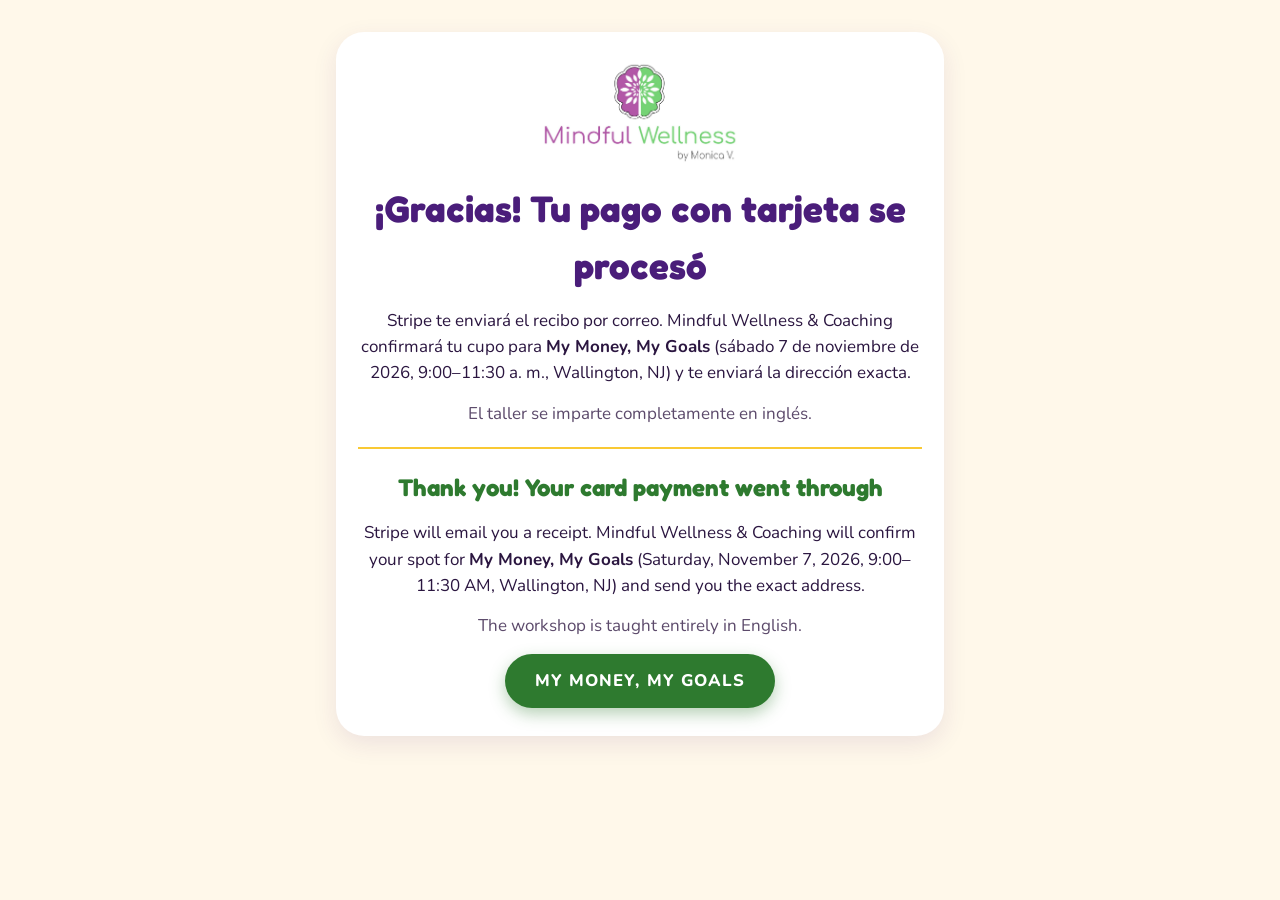
==== pago-recibido.html @ 1386f2b0 "Página de pago propia del taller (Stripe y Zelle) y página de pago recibido Co-Authored-By: Claude O" ====
<!doctype html>
<html lang="es">
<head>
  <meta charset="utf-8">
  <meta name="viewport" content="width=device-width, initial-scale=1">
  <title>Pago recibido · My Money, My Goals</title>
  <meta name="robots" content="noindex">
  <meta name="theme-color" content="#4a1d7a">
  <link rel="icon" href="assets/mindful-wellness-logo.png">
  <link rel="preconnect" href="https://fonts.googleapis.com">
  <link rel="preconnect" href="https://fonts.gstatic.com" crossorigin>
  <link href="https://fonts.googleapis.com/css2?family=Fredoka:wght@500;600;700&family=Nunito:wght@400;600;700;800&display=swap" rel="stylesheet">
  <link rel="stylesheet" href="css/styles.css">
  <style>
    .done { max-width: 640px; margin: 0 auto; padding: 32px 16px 48px; }
    .done-card { background: var(--white); border-radius: 28px; box-shadow: var(--shadow); padding: 28px 22px; display: grid; gap: 14px; text-align: center; justify-items: center; }
    .done-card img { width: clamp(150px, 34vw, 200px); }
    .done-card h1 { font-family: var(--font-fun); color: var(--purple); font-size: clamp(1.7rem, 6vw, 2.3rem); margin: 0; }
    .done-card hr { width: 100%; border: 0; border-top: 2px solid var(--yellow); margin: 6px 0; }
    .done-card h2 { font-family: var(--font-fun); color: var(--green); font-size: 1.5rem; margin: 0; }
    .muted { color: var(--muted); }
  </style>
</head>
<body>
  <main class="done">
    <section class="done-card">
      <img src="assets/mindful-wellness-logo.png" width="1674" height="885" alt="Mindful Wellness by Monica V.">
      <h1>¡Gracias! Tu pago con tarjeta se procesó</h1>
      <p>Stripe te enviará el recibo por correo. Mindful Wellness &amp; Coaching confirmará tu cupo para <strong>My Money, My Goals</strong> (sábado 7 de noviembre de 2026, 9:00–11:30 a. m., Wallington, NJ) y te enviará la dirección exacta.</p>
      <p class="muted">El taller se imparte completamente en inglés.</p>
      <hr>
      <h2>Thank you! Your card payment went through</h2>
      <p>Stripe will email you a receipt. Mindful Wellness &amp; Coaching will confirm your spot for <strong>My Money, My Goals</strong> (Saturday, November 7, 2026, 9:00–11:30 AM, Wallington, NJ) and send you the exact address.</p>
      <p class="muted">The workshop is taught entirely in English.</p>
      <a class="btn btn--cta" href="./">My Money, My Goals</a>
    </section>
  </main>
</body>
</html>
---- css/styles.css ----
:root {
  --purple: #4a1d7a;
  --purple-2: #6b2fa0;
  --green: #2e7a2f;
  --green-2: #24632a;
  --lime: #8dcb3f;
  --lime-soft: #e3f2cf;
  --cream: #fff8ea;
  --cream-2: #fbefd6;
  --yellow: #f9c934;
  --coral: #f2766b;
  --ink: #2b1640;
  --muted: #5c4a6b;
  --white: #ffffff;
  --radius: 20px;
  --shadow: 0 8px 24px rgba(74, 29, 122, .10);
  --wrap: 1080px;
  --gap: clamp(16px, 2.4vw, 24px);
  --section: clamp(40px, 6vw, 64px);
  --font-fun: "Fredoka", "Nunito", system-ui, sans-serif;
  --font-body: "Nunito", system-ui, -apple-system, "Segoe UI", sans-serif;
}

* { box-sizing: border-box; }
html { scroll-behavior: smooth; }
@media (prefers-reduced-motion: reduce) { html { scroll-behavior: auto; } }
body {
  margin: 0; background: var(--cream); color: var(--ink);
  font-family: var(--font-body); font-size: 1.0625rem; line-height: 1.55;
  -webkit-font-smoothing: antialiased; overflow-x: hidden;
}
img { max-width: 100%; height: auto; display: block; }
a { color: var(--purple-2); }
h1, h2, h3, p { margin: 0; }
:focus-visible { outline: 3px solid var(--coral); outline-offset: 3px; border-radius: 6px; }

.wrap { width: 100%; max-width: var(--wrap); margin: 0 auto; padding: 0 16px; }
.narrow { max-width: 760px; }
.center { text-align: center; }
.sr-only { position: absolute; width: 1px; height: 1px; overflow: hidden; clip: rect(0 0 0 0); white-space: nowrap; }
.skip { position: absolute; left: -999px; top: 8px; background: var(--yellow); color: var(--ink); padding: 8px 14px; border-radius: 10px; z-index: 100; font-weight: 800; }
.skip:focus { left: 8px; }
.muted { color: var(--muted); }
.small { font-size: .92rem; }

/* ---------- Top bar (logo lives in the hero, centered) ---------- */
.topbar { position: sticky; top: 0; z-index: 20; background: rgba(74, 29, 122, .97); }
.topbar__inner { display: flex; align-items: center; justify-content: flex-end; gap: 16px; min-height: 52px; }
.nav { display: none; gap: 22px; margin-right: auto; }
.nav a { color: var(--white); text-decoration: none; font-weight: 700; font-size: .95rem; opacity: .92; }
.nav a:hover { opacity: 1; text-decoration: underline; }
.lang { display: inline-flex; background: rgba(255, 255, 255, .14); border-radius: 999px; padding: 3px; }
.lang__btn {
  border: 0; background: transparent; font: 800 .88rem var(--font-body); color: var(--white);
  padding: 6px 14px; min-height: 40px; min-width: 48px; border-radius: 999px; cursor: pointer;
}
.lang__btn[aria-pressed="true"] { background: var(--white); color: var(--purple); }
@media (min-width: 860px) { .nav { display: flex; } }

/* ---------- Hero ---------- */
.hero {
  background:
    radial-gradient(circle at 4% 18%, var(--lime) 0 60px, transparent 61px),
    radial-gradient(circle at 96% 8%, var(--coral) 0 22px, transparent 23px),
    radial-gradient(circle at 97% 92%, var(--yellow) 0 34px, transparent 35px),
    var(--purple);
  padding: 20px 0 32px;
}
.hero__head {
  background: var(--white); border-radius: 36px; text-align: center;
  padding: 22px 20px 24px; max-width: 820px; width: calc(100% - 32px);
  box-shadow: var(--shadow);
}
.hero__logo { width: clamp(150px, 34vw, 220px); height: auto; margin: 0 auto 10px; }
.kicker { color: var(--purple); font: 700 .78rem var(--font-body); letter-spacing: .22em; text-transform: uppercase; margin-bottom: 6px; }
.title { font-family: var(--font-fun); font-weight: 700; line-height: .98; font-size: clamp(2.7rem, 11vw, 5.4rem); letter-spacing: -.01em; }
.title span { display: block; }
.title__purple { color: var(--purple); }
.title__green { color: var(--green); }
.title__green > span { display: inline-block; position: relative; }
.title__green > span::after {
  content: ""; position: absolute; left: 38%; right: 4%; bottom: -5px; height: 6px;
  background: var(--coral); border-radius: 99px; transform: rotate(-1.5deg);
}
.sub { margin: 16px auto 0; max-width: 30ch; font: 700 clamp(1.05rem, 3.6vw, 1.4rem)/1.3 var(--font-body); }
.sub-es { margin-top: 6px; color: var(--muted); font-weight: 600; font-size: .95rem; }

/* Full photo: no cropping */
.hero__photo { margin: 20px auto 0; }
.hero__photo img {
  width: 100%; height: auto; aspect-ratio: 1122 / 500; object-fit: contain;
  border-radius: 24px; box-shadow: 0 12px 30px rgba(0, 0, 0, .25); background: var(--cream);
}

.hero__info {
  background: var(--cream); border-radius: 28px; margin-top: 20px; padding: 20px 18px 22px;
  text-align: center; box-shadow: var(--shadow); max-width: 820px; width: calc(100% - 32px);
  display: grid; gap: 12px; justify-items: center;
}
.chips { list-style: none; margin: 0; padding: 0; display: flex; flex-wrap: wrap; justify-content: center; gap: 8px; }
.chips li { background: var(--lime-soft); font: 800 .9rem var(--font-body); letter-spacing: .06em; text-transform: uppercase; padding: 7px 14px; border-radius: 999px; }
.english-note { font-weight: 800; }
.when-strip { display: flex; flex-wrap: wrap; justify-content: center; gap: 4px 0; font-weight: 800; color: var(--purple); }
.when-strip span + span::before { content: "•"; color: var(--coral); margin: 0 10px; }
.price-pill { background: var(--yellow); border-radius: 22px; padding: 12px 20px; width: 100%; max-width: 600px; }
.price-pill__main { font-weight: 700; display: flex; flex-wrap: wrap; justify-content: center; gap: 0 18px; }
.pp { white-space: nowrap; }
.pp + .pp::before { content: "•"; color: var(--coral); margin-right: 18px; }
@media (max-width: 420px) { .pp + .pp::before { display: none; } }
.price-pill strong { font-family: var(--font-fun); font-size: 1.75rem; color: var(--purple); vertical-align: -2px; }
.price-pill .sep { color: var(--coral); margin: 0 6px; }
.price-pill__small { font-size: .95rem; font-weight: 700; }

.btn {
  display: inline-flex; align-items: center; justify-content: center; min-height: 54px; padding: 12px 30px;
  border-radius: 999px; font: 800 1.05rem var(--font-body); text-decoration: none; cursor: pointer; border: 0;
  text-transform: uppercase; letter-spacing: .06em;
}
.btn--cta { background: var(--green); color: var(--white); box-shadow: 0 6px 16px rgba(46, 122, 47, .35); }
.btn--cta:hover { background: var(--green-2); }
.btn--cta.is-soon, .sticky-cta.is-soon { background: var(--purple-2); box-shadow: none; }

/* ---------- Sections ---------- */
.section { padding: var(--section) 0; }
.section--purple { background: var(--purple); color: var(--white); }
.section--cream2 { background: var(--cream-2); }
.section__head { margin-bottom: 22px; max-width: 680px; }
.h2 { font-family: var(--font-fun); font-weight: 700; font-size: clamp(1.75rem, 5vw, 2.35rem); color: var(--purple); line-height: 1.1; margin-bottom: 8px; }
.h2--light { color: var(--white); }
.h2--sm { font-size: 1.45rem; margin-bottom: 12px; }
.lead { font-size: 1.08rem; color: var(--muted); }
.section--purple .lead { color: rgba(255, 255, 255, .85); }
.note { margin-top: var(--gap); background: var(--white); border-left: 6px solid var(--coral); padding: 14px 18px; border-radius: 14px; }

/* Learn cards with real photos */
.cards { list-style: none; padding: 0; margin: 0; display: grid; gap: var(--gap); grid-template-columns: 1fr; }
@media (min-width: 600px) { .cards { grid-template-columns: 1fr 1fr; } }
@media (min-width: 1000px) { .cards { grid-template-columns: repeat(4, 1fr); } }
.card { background: var(--white); border-radius: var(--radius); overflow: hidden; box-shadow: var(--shadow); display: flex; flex-direction: column; }
.card__img { width: 100%; aspect-ratio: 3 / 2; object-fit: cover; background: var(--cream-2); }
.card__body { padding: 16px 18px 20px; }
.card__num { display: inline-block; font: 700 .85rem var(--font-fun); padding: 3px 10px; border-radius: 999px; margin-bottom: 8px; }
.card__num--green { background: var(--lime-soft); color: var(--green); }
.card__num--purple { background: #ece0f6; color: var(--purple); }
.card__num--yellow { background: #fdf0c2; color: #7a5a00; }
.card__num--coral { background: #fde0dc; color: #8a2e24; }
.card h3 { font-family: var(--font-fun); font-weight: 600; font-size: 1.22rem; color: var(--purple); margin-bottom: 4px; }

/* Experience */
.exp { display: grid; gap: var(--gap); grid-template-columns: 1fr; }
@media (min-width: 760px) { .exp { grid-template-columns: repeat(3, 1fr); } }
.exp__item { background: rgba(255, 255, 255, .08); border: 1px solid rgba(255, 255, 255, .2); border-radius: var(--radius); overflow: hidden; display: flex; flex-direction: column; }
.exp__img { width: 100%; aspect-ratio: 3 / 2; object-fit: cover; }
.exp__body { padding: 16px 18px 20px; }
.exp__item h3 { font-family: var(--font-fun); font-weight: 600; font-size: 1.3rem; color: var(--yellow); margin-bottom: 4px; }
.exp__item--groups { justify-content: center; background: rgba(255, 255, 255, .12); }
.age-groups { display: grid; grid-template-columns: 1fr 1fr; gap: 12px; margin-top: 14px; }
.age-group { border-radius: 16px; padding: 16px 10px; text-align: center; color: var(--ink); font-weight: 800; }
.age-group__n { display: block; font: 700 2.1rem/1 var(--font-fun); margin-bottom: 4px; }
.age-group--green { background: var(--lime); }
.age-group--yellow { background: var(--yellow); }

/* Details */
.details { display: grid; gap: var(--gap); grid-template-columns: 1fr; }
@media (min-width: 760px) { .details { grid-template-columns: 1fr 1fr; } }
.panel { background: var(--white); border-radius: var(--radius); padding: 22px; box-shadow: var(--shadow); }
.facts { margin: 0 0 12px; display: grid; gap: 10px; }
.facts div { display: grid; grid-template-columns: 90px 1fr; gap: 10px; align-items: baseline; padding-bottom: 10px; border-bottom: 1px solid #f0e6d2; }
.facts dt { font-size: .8rem; text-transform: uppercase; letter-spacing: .1em; color: var(--muted); font-weight: 800; }
.facts dd { margin: 0; font: 600 1.15rem var(--font-fun); color: var(--purple); }
.panel .small + .small { margin-top: 4px; }
.includes { list-style: none; padding: 0; margin: 0; display: grid; gap: 10px; }
.includes li { font-weight: 700; padding: 12px 14px; background: var(--cream); border-left: 5px solid var(--lime); border-radius: 10px; }

/* Team */
.team { list-style: none; padding: 0; margin: 0 auto; display: grid; gap: var(--gap); grid-template-columns: repeat(3, 1fr); max-width: 760px; }
.person { text-align: center; }
.person__photo {
  width: 100%; max-width: 200px; aspect-ratio: 1; margin: 0 auto 10px; border-radius: 50%;
  object-fit: cover; border: 5px solid var(--white); box-shadow: var(--shadow);
}
.person__photo--pending { display: grid; place-items: center; background: linear-gradient(135deg, #ece0f6, var(--lime-soft)); }
.person__photo--pending span { font: 700 clamp(2rem, 7vw, 3.4rem) var(--font-fun); color: var(--purple); opacity: .55; }
.person__name { font: 700 1.2rem var(--font-fun); color: var(--purple); }
.person__role { color: var(--muted); font-weight: 700; font-size: .95rem; }

/* Pricing */
.pricing { display: grid; gap: var(--gap); grid-template-columns: 1fr; align-items: stretch; }
@media (min-width: 860px) { .pricing { grid-template-columns: 3fr 2fr; } }
.prices { display: grid; gap: 12px; grid-template-columns: repeat(3, 1fr); }
.price { border-radius: 18px; padding: 18px 8px; text-align: center; font-weight: 800; display: grid; align-content: center; gap: 2px; }
.price__amt { font: 700 clamp(1.8rem, 6vw, 2.4rem)/1.05 var(--font-fun); }
.price--yellow { background: var(--yellow); }
.price--purple { background: var(--purple); color: var(--white); }
.price--green { background: var(--lime); }
.calc { background: var(--white); border-radius: var(--radius); padding: 18px 20px; box-shadow: var(--shadow); }
.calc label { font-weight: 800; display: block; margin-bottom: 10px; }
.calc__row { display: flex; flex-wrap: wrap; align-items: center; gap: 12px 20px; }
.stepper { display: inline-flex; align-items: center; gap: 8px; }
.stepper__btn { width: 46px; height: 46px; border-radius: 50%; border: 0; background: var(--purple); color: var(--white); font-size: 1.4rem; font-weight: 800; cursor: pointer; }
.stepper input { width: 64px; height: 46px; text-align: center; font: 800 1.25rem var(--font-body); border: 2px solid #cbb7dc; border-radius: 12px; color: var(--ink); }
.calc__total { font-size: 1.1rem; font-weight: 700; }
.calc__total strong { font: 700 1.8rem var(--font-fun); color: var(--green); }

/* FAQ */
.faq { display: grid; gap: 10px; margin-top: 16px; }
.faq details { background: var(--white); border-radius: 16px; padding: 0 18px; box-shadow: 0 2px 10px rgba(74, 29, 122, .06); }
.faq summary { cursor: pointer; font-weight: 800; padding: 15px 0; color: var(--purple); }
.faq__a { padding-bottom: 16px; display: grid; gap: 8px; }
.faq__groups { margin: 0; padding: 0; list-style: none; display: grid; gap: 6px; }
.faq__groups li { background: var(--cream); border-left: 5px solid var(--lime); border-radius: 10px; padding: 8px 12px; font-weight: 800; }
.faq__groups li + li { border-left-color: var(--yellow); }

/* Register */
.reg__text { font-size: 1.1rem; margin: 8px auto 0; max-width: 56ch; }
.reg__text--small { font-size: .98rem; opacity: .9; margin-bottom: 20px; }

.contact { list-style: none; padding: 0; margin: 0; font-weight: 700; }
.contact li { word-break: break-word; }

.footer { background: var(--white); border-top: 1px solid #efe3f5; padding: 28px 0 96px; text-align: center; }
.footer__inner { display: grid; gap: 8px; justify-items: center; }
.footer img { height: 64px; width: auto; }
.credits { font-size: .8rem; color: var(--muted); max-width: 70ch; }
.credits a { color: var(--muted); }

.sticky-cta {
  position: fixed; left: 16px; right: 16px; bottom: 14px; z-index: 30; text-align: center; text-decoration: none;
  background: var(--green); color: var(--white); font-weight: 800; letter-spacing: .06em; text-transform: uppercase;
  padding: 15px 18px; border-radius: 999px; box-shadow: 0 10px 24px rgba(0, 0, 0, .22);
}
@media (min-width: 860px) { .sticky-cta { display: none; } .footer { padding-bottom: 28px; } }
@media (max-width: 420px) { .team { gap: 10px; } .person__name { font-size: 1.05rem; } .person__role { font-size: .85rem; } }
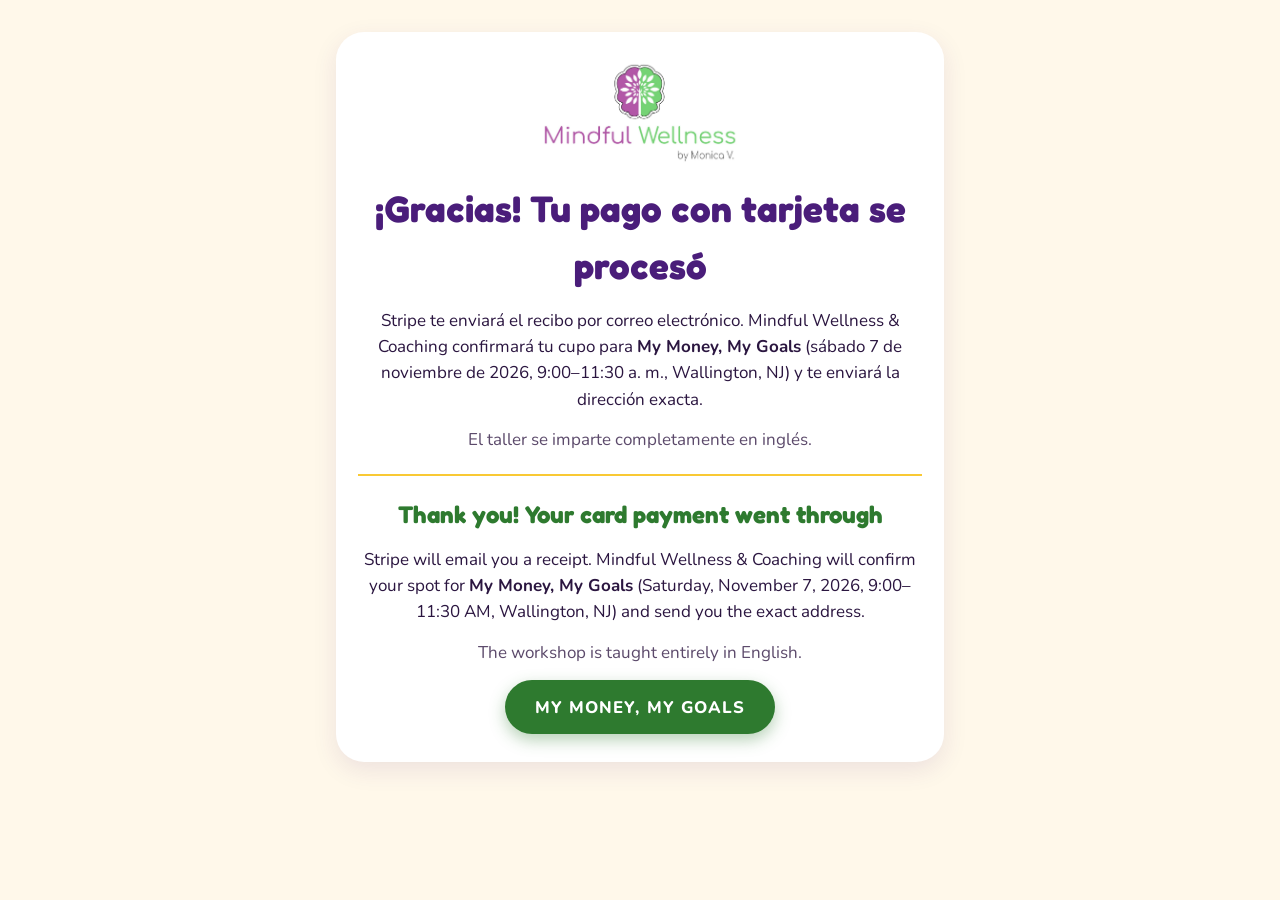
==== commit dc687c4f: "Spanish by default on payment page; Spanish proofreading Co-Authored-By: Claude Opus 5.5 <noreply@an" ====
--- a/pago-recibido.html
+++ b/pago-recibido.html
@@ -26,7 +26,7 @@
     <section class="done-card">
       <img src="assets/mindful-wellness-logo.png" width="1674" height="885" alt="Mindful Wellness by Monica V.">
       <h1>¡Gracias! Tu pago con tarjeta se procesó</h1>
-      <p>Stripe te enviará el recibo por correo. Mindful Wellness &amp; Coaching confirmará tu cupo para <strong>My Money, My Goals</strong> (sábado 7 de noviembre de 2026, 9:00–11:30 a. m., Wallington, NJ) y te enviará la dirección exacta.</p>
+      <p>Stripe te enviará el recibo por correo electrónico. Mindful Wellness &amp; Coaching confirmará tu cupo para <strong>My Money, My Goals</strong> (sábado 7 de noviembre de 2026, 9:00–11:30 a. m., Wallington, NJ) y te enviará la dirección exacta.</p>
       <p class="muted">El taller se imparte completamente en inglés.</p>
       <hr>
       <h2>Thank you! Your card payment went through</h2>
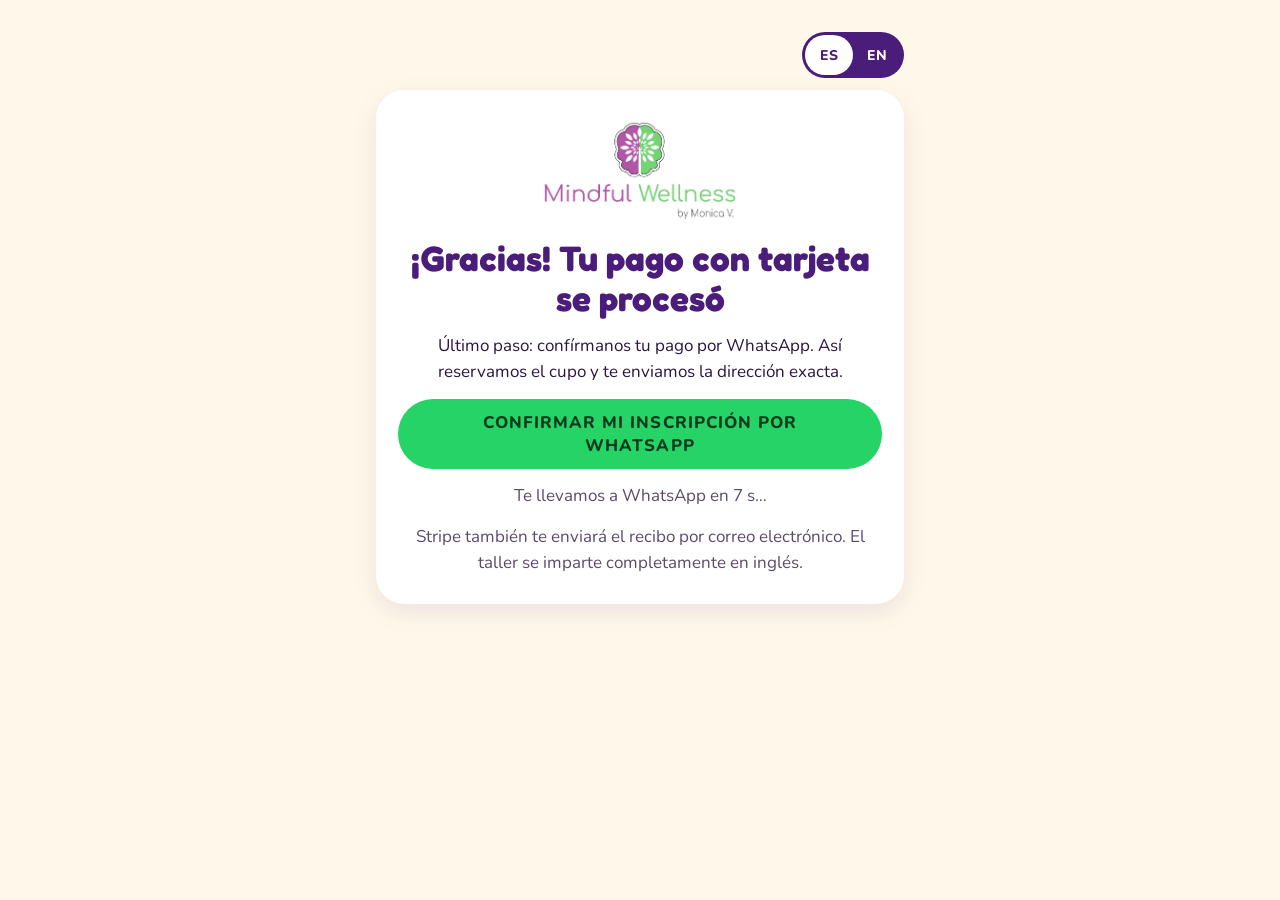
==== commit d9dbe10a: "Card payment: confirm on WhatsApp after paying (same flow as cajita) Co-Authored-By: Claude Opus 5.5" ====
--- a/pago-recibido.html
+++ b/pago-recibido.html
@@ -12,28 +12,83 @@
   <link href="https://fonts.googleapis.com/css2?family=Fredoka:wght@500;600;700&family=Nunito:wght@400;600;700;800&display=swap" rel="stylesheet">
   <link rel="stylesheet" href="css/styles.css">
   <style>
-    .done { max-width: 640px; margin: 0 auto; padding: 32px 16px 48px; }
+    .done { max-width: 560px; margin: 0 auto; padding: 32px 16px 48px; }
     .done-card { background: var(--white); border-radius: 28px; box-shadow: var(--shadow); padding: 28px 22px; display: grid; gap: 14px; text-align: center; justify-items: center; }
     .done-card img { width: clamp(150px, 34vw, 200px); }
-    .done-card h1 { font-family: var(--font-fun); color: var(--purple); font-size: clamp(1.7rem, 6vw, 2.3rem); margin: 0; }
-    .done-card hr { width: 100%; border: 0; border-top: 2px solid var(--yellow); margin: 6px 0; }
-    .done-card h2 { font-family: var(--font-fun); color: var(--green); font-size: 1.5rem; margin: 0; }
-    .muted { color: var(--muted); }
+    .done-card h1 { font-family: var(--font-fun); color: var(--purple); font-size: clamp(1.6rem, 6vw, 2.2rem); margin: 0; line-height: 1.15; }
+    .code { background: var(--cream-2); border-radius: 14px; padding: 10px 16px; font: 700 1.2rem var(--font-fun); color: var(--purple); letter-spacing: .04em; }
+    .btn--wa { background: #25D366; color: #073B1E; width: 100%; }
+    .muted { color: var(--muted); margin: 0; }
+    .lang-row { display: flex; justify-content: flex-end; margin-bottom: 12px; }
   </style>
 </head>
 <body>
   <main class="done">
+    <div class="lang-row">
+      <div class="lang" role="group" aria-label="Idioma / Language" style="background:var(--purple)">
+        <button type="button" class="lang__btn" data-lang="es" aria-pressed="true">ES</button>
+        <button type="button" class="lang__btn" data-lang="en" aria-pressed="false">EN</button>
+      </div>
+    </div>
     <section class="done-card">
       <img src="assets/mindful-wellness-logo.png" width="1674" height="885" alt="Mindful Wellness by Monica V.">
-      <h1>¡Gracias! Tu pago con tarjeta se procesó</h1>
-      <p>Stripe te enviará el recibo por correo electrónico. Mindful Wellness &amp; Coaching confirmará tu cupo para <strong>My Money, My Goals</strong> (sábado 7 de noviembre de 2026, 9:00–11:30 a. m., Wallington, NJ) y te enviará la dirección exacta.</p>
-      <p class="muted">El taller se imparte completamente en inglés.</p>
-      <hr>
-      <h2>Thank you! Your card payment went through</h2>
-      <p>Stripe will email you a receipt. Mindful Wellness &amp; Coaching will confirm your spot for <strong>My Money, My Goals</strong> (Saturday, November 7, 2026, 9:00–11:30 AM, Wallington, NJ) and send you the exact address.</p>
-      <p class="muted">The workshop is taught entirely in English.</p>
-      <a class="btn btn--cta" href="./">My Money, My Goals</a>
+      <h1 data-t="title">¡Gracias! Tu pago con tarjeta se procesó</h1>
+      <div class="code js-code" hidden></div>
+      <p data-t="body">Último paso: confírmanos tu pago por WhatsApp. Así reservamos el cupo y te enviamos la dirección exacta.</p>
+      <a class="btn btn--wa js-wa" href="#" data-t="waBtn">Confirmar mi inscripción por WhatsApp</a>
+      <p class="muted js-count"></p>
+      <p class="muted" data-t="receipt">Stripe también te enviará el recibo por correo electrónico. El taller se imparte completamente en inglés.</p>
     </section>
   </main>
+
+  <script src="js/pago-config.js"></script>
+  <script>
+  (function () {
+    var C = window.PAGO_CONFIG;
+    var o = null;
+    try { o = JSON.parse(sessionStorage.getItem("mmmgPago") || "null"); } catch (e) {}
+    var q = new URLSearchParams(location.search);
+    var lang = (q.get("lang") || (o && o.lang) || "es").indexOf("en") === 0 ? "en" : "es";
+    var T = {
+      es: { title: "¡Gracias! Tu pago con tarjeta se procesó",
+        body: "Último paso: confírmanos tu pago por WhatsApp. Así reservamos el cupo y te enviamos la dirección exacta.",
+        waBtn: "Confirmar mi inscripción por WhatsApp",
+        receipt: "Stripe también te enviará el recibo por correo electrónico. El taller se imparte completamente en inglés.",
+        count: function (s) { return "Te llevamos a WhatsApp en " + s + " s…"; }, fallback: "¿No se abrió? Toca el botón verde.",
+        msg: function () {
+          var l = ["Hola, Mónica 💜 Acabo de pagar con tarjeta la inscripción a My Money, My Goals."];
+          if (o) { l.push("• Código: " + o.code, "• Niños: " + o.n, "• Total: $" + o.total); }
+          l.push("Mi nombre es:"); return l.join("\n"); } },
+      en: { title: "Thank you! Your card payment went through",
+        body: "Last step: confirm your payment with us on WhatsApp. That is how we reserve your spot and send you the exact address.",
+        waBtn: "Confirm my registration on WhatsApp",
+        receipt: "Stripe will also email you a receipt. The workshop is taught entirely in English.",
+        count: function (s) { return "Taking you to WhatsApp in " + s + " s…"; }, fallback: "Didn't open? Tap the green button.",
+        msg: function () {
+          var l = ["Hi Mónica 💜 I just paid by card for the My Money, My Goals registration."];
+          if (o) { l.push("• Code: " + o.code, "• Children: " + o.n, "• Total: $" + o.total); }
+          l.push("My name is:"); return l.join("\n"); } }
+    };
+    var timer = null, n = 8;
+    function render() {
+      var t = T[lang];
+      document.documentElement.lang = lang;
+      document.querySelectorAll("[data-t]").forEach(function (el) { var k = el.getAttribute("data-t"); if (typeof t[k] === "string") el.textContent = t[k]; });
+      document.querySelectorAll(".lang__btn").forEach(function (b) { b.setAttribute("aria-pressed", String(b.dataset.lang === lang)); });
+      var c = document.querySelector(".js-code");
+      if (o && o.code) { c.hidden = false; c.textContent = o.code; }
+      document.querySelector(".js-wa").href = "https://wa.me/" + C.whatsapp + "?text=" + encodeURIComponent(t.msg());
+      document.querySelector(".js-count").textContent = timer ? t.count(n) : t.fallback;
+    }
+    document.querySelectorAll(".lang__btn").forEach(function (b) {
+      b.addEventListener("click", function () { lang = b.dataset.lang; if (timer) { clearInterval(timer); timer = null; } render(); });
+    });
+    timer = setInterval(function () {
+      n--; render();
+      if (n <= 0) { clearInterval(timer); timer = null; render(); location.href = document.querySelector(".js-wa").href; }
+    }, 1000);
+    render();
+  })();
+  </script>
 </body>
 </html>
--- a/css/styles.css
+++ b/css/styles.css
@@ -231,3 +231,14 @@
 }
 @media (min-width: 860px) { .sticky-cta { display: none; } .footer { padding-bottom: 28px; } }
 @media (max-width: 420px) { .team { gap: 10px; } .person__name { font-size: 1.05rem; } .person__role { font-size: .85rem; } }
+
+/* Elegir idioma del formulario */
+.reg__langs { margin-top: 26px; padding-top: 18px; border-top: 1px solid rgba(255,255,255,.25); }
+.reg__langs .reg__text--small { margin-bottom: 12px; }
+.reg__langbtns { display: flex; flex-wrap: wrap; gap: 12px; justify-content: center; margin-bottom: 12px; }
+.btn--lang { background: var(--white); color: var(--purple); border: 2px solid var(--white); min-width: 220px; }
+.btn--lang:hover { background: transparent; color: var(--white); }
+
+/* Foto encuadrada sin modificar el archivo original */
+.person__photo--frame { overflow: hidden; }
+.person__photo--frame img { display: block; width: 100%; height: 100%; object-fit: cover; }
